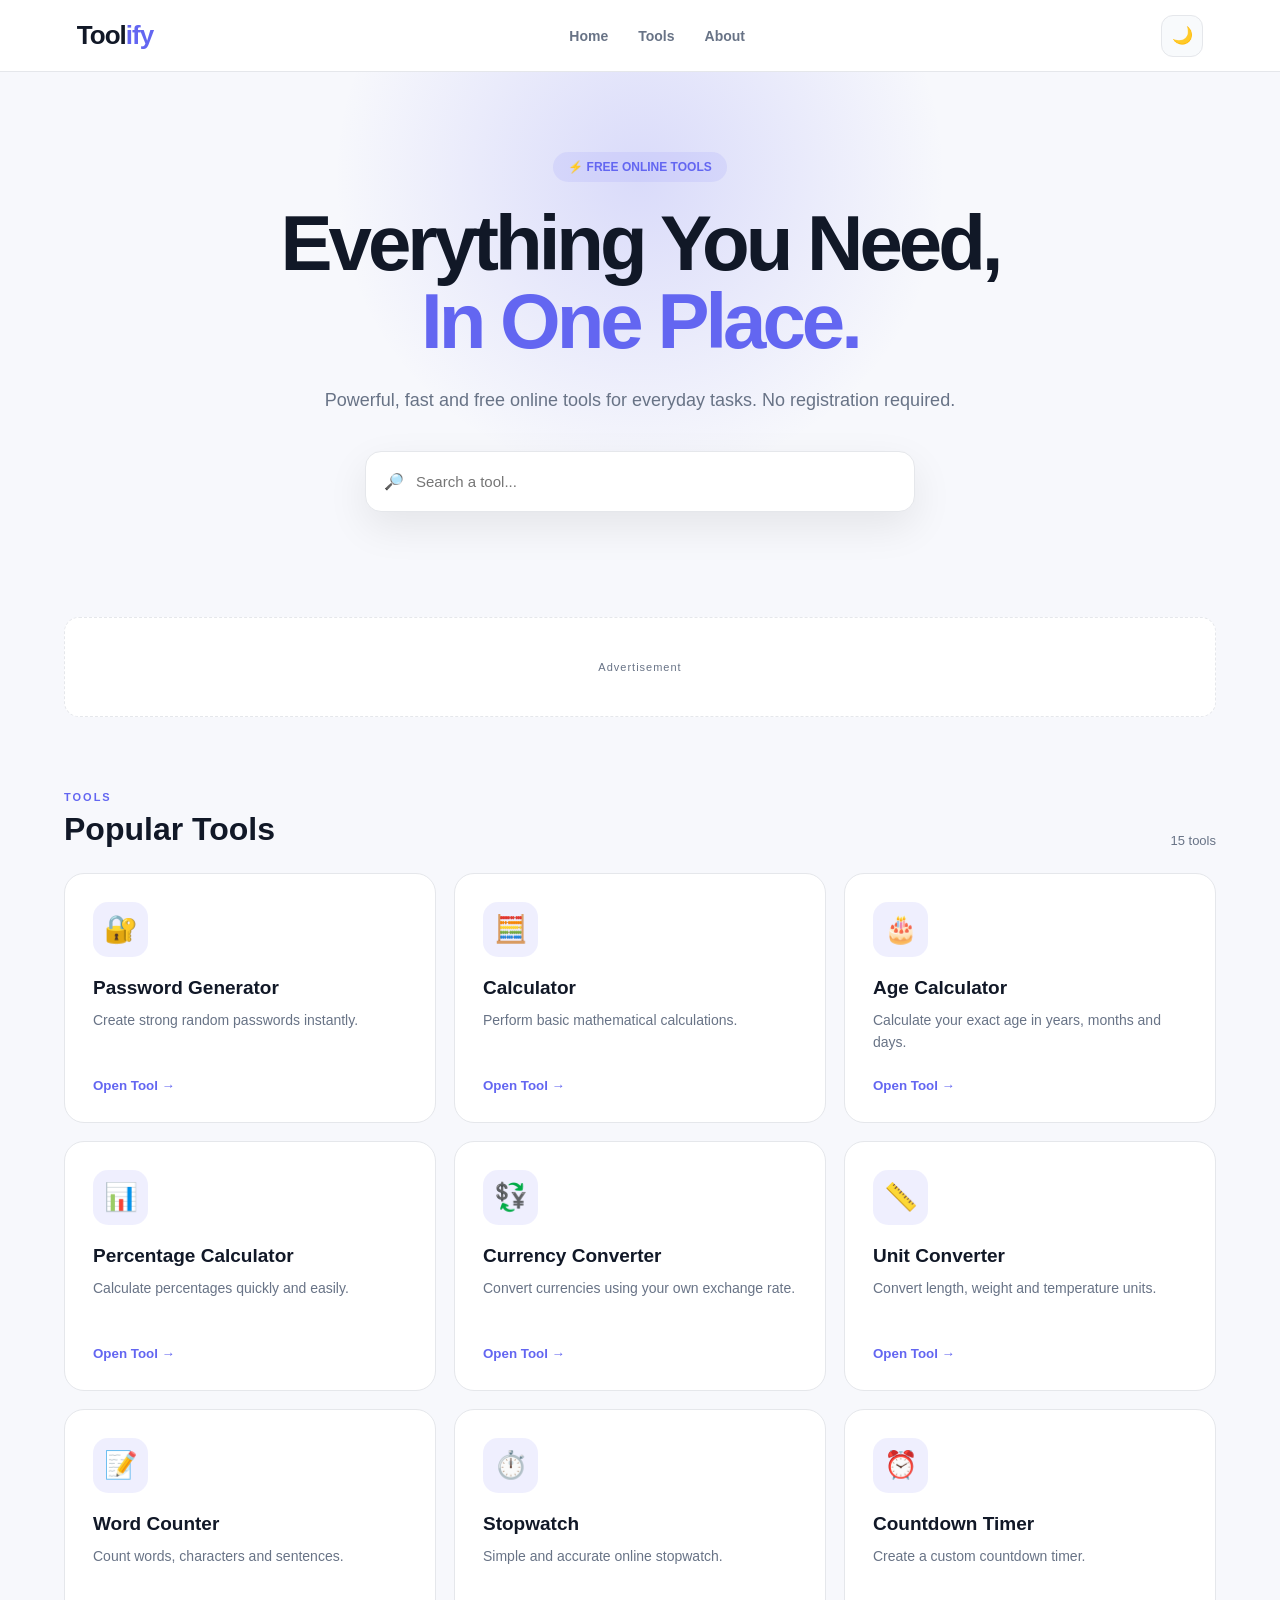
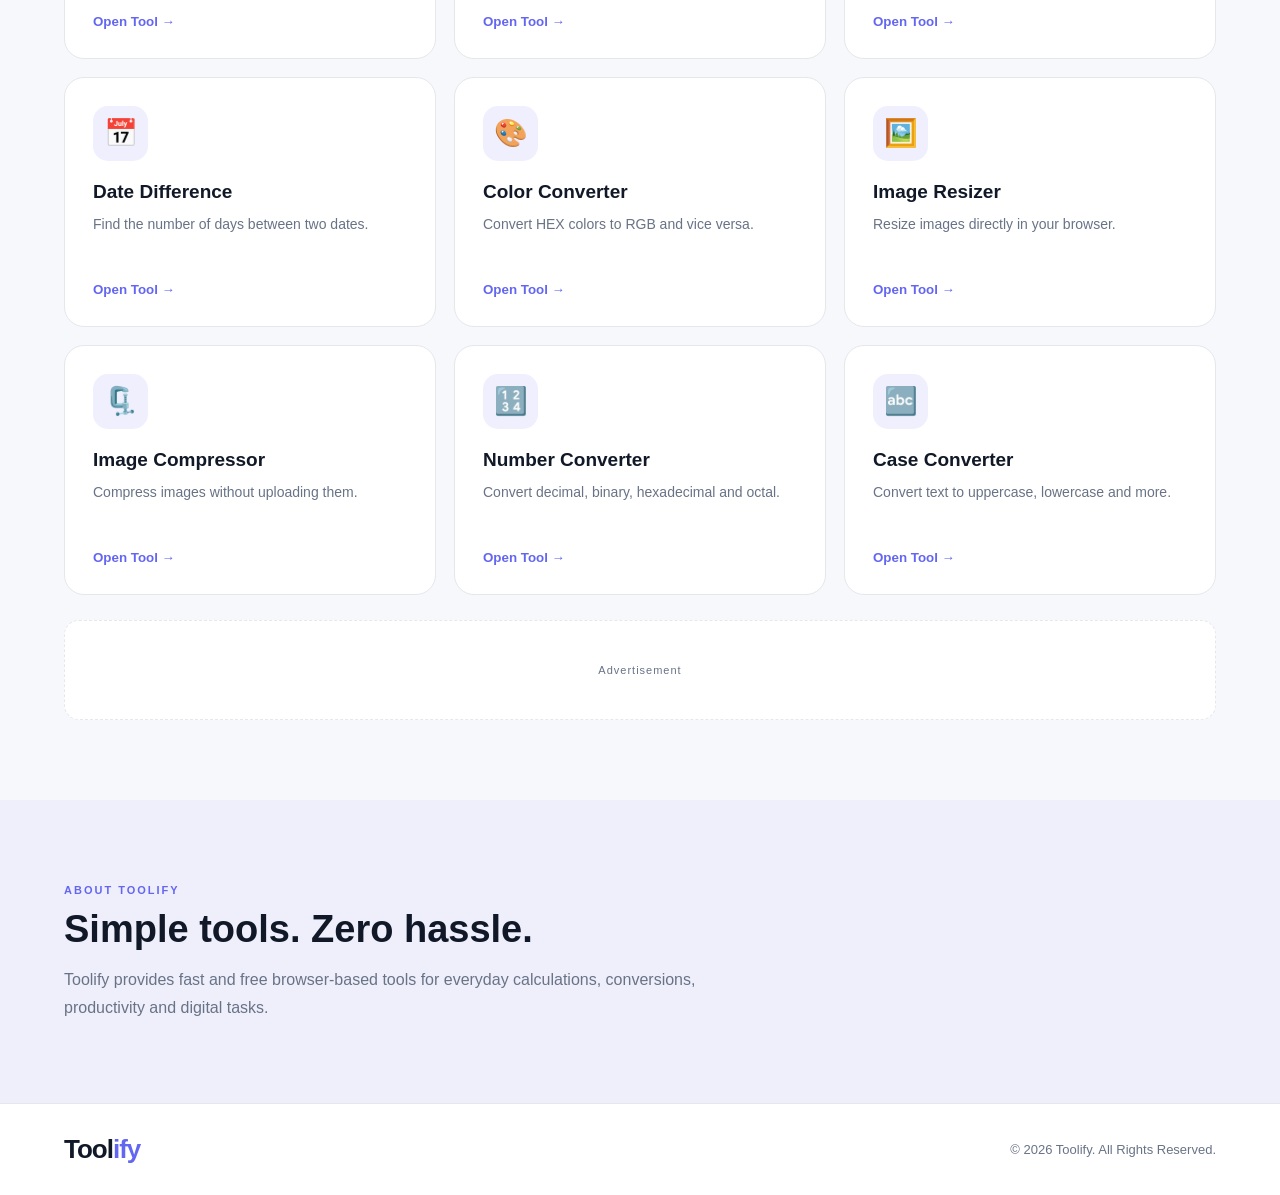
==== index.html @ f4d78c0f "Toolify Toolify----All in one App" ====
<!DOCTYPE html>
<html lang="en">
<head>
  <meta charset="UTF-8">
  <meta name="viewport" content="width=device-width, initial-scale=1.0">

  <meta name="description" content="Free online tools including password generator, calculator, age calculator, percentage calculator, word counter, stopwatch and more.">

  <title>Toolify — Free Online Tools</title>

  <link rel="stylesheet" href="style.css">
</head>

<body>

  <!-- NAVBAR -->
  <header class="navbar">
    <div class="logo">
      Tool<span>ify</span>
    </div>

    <nav>
      <a href="#home">Home</a>
      <a href="#tools">Tools</a>
      <a href="#about">About</a>
    </nav>

    <button id="themeBtn" class="icon-btn">🌙</button>
  </header>


  <!-- HERO -->
  <section class="hero" id="home">

    <div class="hero-content">

      <span class="badge">⚡ FREE ONLINE TOOLS</span>

      <h1>
        Everything You Need,
        <span>In One Place.</span>
      </h1>

      <p>
        Powerful, fast and free online tools for everyday tasks.
        No registration required.
      </p>

      <div class="search-box">
        <span>🔎</span>
        <input
          type="text"
          id="searchInput"
          placeholder="Search a tool..."
        >
      </div>

    </div>

  </section>


  <!-- TOP AD -->
  <div class="container">
    <div class="ad-box">
      Advertisement
    </div>
  </div>


  <!-- TOOLS -->
  <main class="container" id="tools">

    <div class="section-heading">
      <div>
        <span class="mini-title">TOOLS</span>
        <h2>Popular Tools</h2>
      </div>

      <span id="toolCount">15 tools</span>
    </div>


    <div class="tools-grid" id="toolsGrid">

      <!-- PASSWORD -->
      <article class="tool-card" data-name="password generator">
        <div class="tool-icon">🔐</div>
        <h3>Password Generator</h3>
        <p>Create strong random passwords instantly.</p>
        <button onclick="openTool('password')">Open Tool →</button>
      </article>


      <!-- CALCULATOR -->
      <article class="tool-card" data-name="calculator">
        <div class="tool-icon">🧮</div>
        <h3>Calculator</h3>
        <p>Perform basic mathematical calculations.</p>
        <button onclick="openTool('calculator')">Open Tool →</button>
      </article>


      <!-- AGE -->
      <article class="tool-card" data-name="age calculator">
        <div class="tool-icon">🎂</div>
        <h3>Age Calculator</h3>
        <p>Calculate your exact age in years, months and days.</p>
        <button onclick="openTool('age')">Open Tool →</button>
      </article>


      <!-- PERCENTAGE -->
      <article class="tool-card" data-name="percentage calculator">
        <div class="tool-icon">📊</div>
        <h3>Percentage Calculator</h3>
        <p>Calculate percentages quickly and easily.</p>
        <button onclick="openTool('percentage')">Open Tool →</button>
      </article>


      <!-- CURRENCY -->
      <article class="tool-card" data-name="currency converter">
        <div class="tool-icon">💱</div>
        <h3>Currency Converter</h3>
        <p>Convert currencies using your own exchange rate.</p>
        <button onclick="openTool('currency')">Open Tool →</button>
      </article>


      <!-- UNIT -->
      <article class="tool-card" data-name="unit converter">
        <div class="tool-icon">📏</div>
        <h3>Unit Converter</h3>
        <p>Convert length, weight and temperature units.</p>
        <button onclick="openTool('unit')">Open Tool →</button>
      </article>


      <!-- WORD -->
      <article class="tool-card" data-name="word counter">
        <div class="tool-icon">📝</div>
        <h3>Word Counter</h3>
        <p>Count words, characters and sentences.</p>
        <button onclick="openTool('word')">Open Tool →</button>
      </article>


      <!-- STOPWATCH -->
      <article class="tool-card" data-name="stopwatch">
        <div class="tool-icon">⏱️</div>
        <h3>Stopwatch</h3>
        <p>Simple and accurate online stopwatch.</p>
        <button onclick="openTool('stopwatch')">Open Tool →</button>
      </article>


      <!-- COUNTDOWN -->
      <article class="tool-card" data-name="countdown timer">
        <div class="tool-icon">⏰</div>
        <h3>Countdown Timer</h3>
        <p>Create a custom countdown timer.</p>
        <button onclick="openTool('countdown')">Open Tool →</button>
      </article>


      <!-- DATE -->
      <article class="tool-card" data-name="date difference">
        <div class="tool-icon">📅</div>
        <h3>Date Difference</h3>
        <p>Find the number of days between two dates.</p>
        <button onclick="openTool('date')">Open Tool →</button>
      </article>


      <!-- COLOR -->
      <article class="tool-card" data-name="color converter">
        <div class="tool-icon">🎨</div>
        <h3>Color Converter</h3>
        <p>Convert HEX colors to RGB and vice versa.</p>
        <button onclick="openTool('color')">Open Tool →</button>
      </article>


      <!-- IMAGE RESIZER -->
      <article class="tool-card" data-name="image resizer">
        <div class="tool-icon">🖼️</div>
        <h3>Image Resizer</h3>
        <p>Resize images directly in your browser.</p>
        <button onclick="openTool('image')">Open Tool →</button>
      </article>


      <!-- IMAGE COMPRESSOR -->
      <article class="tool-card" data-name="image compressor">
        <div class="tool-icon">🗜️</div>
        <h3>Image Compressor</h3>
        <p>Compress images without uploading them.</p>
        <button onclick="openTool('compressor')">Open Tool →</button>
      </article>


      <!-- NUMBER -->
      <article class="tool-card" data-name="number converter">
        <div class="tool-icon">🔢</div>
        <h3>Number Converter</h3>
        <p>Convert decimal, binary, hexadecimal and octal.</p>
        <button onclick="openTool('number')">Open Tool →</button>
      </article>


      <!-- CASE -->
      <article class="tool-card" data-name="case converter">
        <div class="tool-icon">🔤</div>
        <h3>Case Converter</h3>
        <p>Convert text to uppercase, lowercase and more.</p>
        <button onclick="openTool('case')">Open Tool →</button>
      </article>

    </div>

  </main>


  <!-- TOOL MODAL -->

  <div id="modal" class="modal">

    <div class="modal-content">

      <button class="close-btn" onclick="closeTool()">×</button>

      <div id="toolContent"></div>

    </div>

  </div>


  <!-- MIDDLE AD -->

  <div class="container">
    <div class="ad-box">
      Advertisement
    </div>
  </div>


  <!-- ABOUT -->

  <section class="about" id="about">

    <div class="container">

      <span class="mini-title">ABOUT TOOLIFY</span>

      <h2>Simple tools. Zero hassle.</h2>

      <p>
        Toolify provides fast and free browser-based tools for everyday
        calculations, conversions, productivity and digital tasks.
      </p>

    </div>

  </section>


  <!-- FOOTER -->

  <footer>

    <div class="container footer-content">

      <div class="logo">
        Tool<span>ify</span>
      </div>

      <p>
        © 2026 Toolify. All Rights Reserved.
      </p>

    </div>

  </footer>


  <script src="script.js"></script>

</body>
</html>
---- style.css ----
* {
  margin: 0;
  padding: 0;
  box-sizing: border-box;
}

:root {
  --bg: #f7f8fc;
  --card: #ffffff;
  --text: #111827;
  --muted: #687386;
  --border: #e5e7eb;
  --primary: #6366f1;
  --primary-dark: #4f46e5;
  --input: #f8fafc;
}

body.dark {
  --bg: #080b12;
  --card: #111827;
  --text: #f8fafc;
  --muted: #94a3b8;
  --border: #263244;
  --input: #0b1220;
}

html {
  scroll-behavior: smooth;
}

body {
  font-family:
    Inter,
    Arial,
    Helvetica,
    sans-serif;

  background: var(--bg);
  color: var(--text);

  transition: 0.3s;
}

button,
input,
textarea,
select {
  font-family: inherit;
}


/* NAVBAR */

.navbar {
  height: 72px;

  display: flex;
  align-items: center;
  justify-content: space-between;

  padding: 0 6%;

  background: var(--card);

  border-bottom: 1px solid var(--border);

  position: sticky;
  top: 0;

  z-index: 100;
}

.logo {
  font-size: 26px;
  font-weight: 900;
  letter-spacing: -1px;
}

.logo span {
  color: var(--primary);
}

nav {
  display: flex;
  gap: 30px;
}

nav a {
  color: var(--muted);
  text-decoration: none;
  font-size: 14px;
  font-weight: 600;
}

nav a:hover {
  color: var(--primary);
}

.icon-btn {
  border: 1px solid var(--border);

  background: var(--input);

  width: 42px;
  height: 42px;

  border-radius: 12px;

  cursor: pointer;

  font-size: 17px;
}


/* HERO */

.hero {
  min-height: 500px;

  display: flex;
  justify-content: center;
  align-items: center;

  text-align: center;

  padding: 80px 20px;

  background:
    radial-gradient(
      circle at 50% 20%,
      rgba(99,102,241,.20),
      transparent 40%
    );
}

.hero-content {
  max-width: 850px;
}

.badge {
  display: inline-block;

  padding: 8px 15px;

  background: rgba(99,102,241,.10);

  color: var(--primary);

  border-radius: 100px;

  font-size: 12px;

  font-weight: 800;

  margin-bottom: 22px;
}

.hero h1 {
  font-size: clamp(42px, 7vw, 78px);

  line-height: 1;

  letter-spacing: -4px;

  margin-bottom: 25px;
}

.hero h1 span {
  display: block;

  color: var(--primary);
}

.hero p {
  color: var(--muted);

  font-size: 18px;

  line-height: 1.7;

  max-width: 650px;

  margin: auto auto 35px;
}


/* SEARCH */

.search-box {
  max-width: 550px;

  margin: auto;

  display: flex;

  align-items: center;

  gap: 12px;

  background: var(--card);

  border: 1px solid var(--border);

  padding: 7px 18px;

  border-radius: 16px;

  box-shadow:
    0 15px 40px rgba(0,0,0,.08);
}

.search-box input {
  width: 100%;

  border: none;

  outline: none;

  background: transparent;

  color: var(--text);

  padding: 14px 0;

  font-size: 15px;
}


/* CONTAINER */

.container {
  width: 90%;

  max-width: 1200px;

  margin: auto;
}


/* AD */

.ad-box {
  height: 100px;

  display: flex;

  align-items: center;

  justify-content: center;

  margin: 25px auto;

  border-radius: 15px;

  background: var(--card);

  border: 1px dashed var(--border);

  color: var(--muted);

  font-size: 11px;

  letter-spacing: 1px;
}


/* SECTION */

.section-heading {
  display: flex;

  align-items: end;

  justify-content: space-between;

  margin: 70px 0 25px;
}

.section-heading h2 {
  font-size: 32px;

  margin-top: 6px;
}

.section-heading > span {
  color: var(--muted);

  font-size: 13px;
}

.mini-title {
  color: var(--primary);

  font-size: 11px;

  font-weight: 900;

  letter-spacing: 2px;
}


/* GRID */

.tools-grid {
  display: grid;

  grid-template-columns:
    repeat(3, 1fr);

  gap: 18px;
}


/* CARD */

.tool-card {
  background: var(--card);

  border: 1px solid var(--border);

  border-radius: 20px;

  padding: 28px;

  transition:
    transform .25s,
    box-shadow .25s,
    border .25s;
}

.tool-card:hover {
  transform: translateY(-6px);

  border-color:
    rgba(99,102,241,.45);

  box-shadow:
    0 20px 50px rgba(0,0,0,.08);
}

.tool-icon {
  width: 55px;
  height: 55px;

  display: flex;

  align-items: center;
  justify-content: center;

  font-size: 27px;

  background:
    rgba(99,102,241,.10);

  border-radius: 15px;

  margin-bottom: 20px;
}

.tool-card h3 {
  font-size: 19px;

  margin-bottom: 10px;
}

.tool-card p {
  color: var(--muted);

  font-size: 14px;

  line-height: 1.6;

  min-height: 45px;

  margin-bottom: 22px;
}

.tool-card button {
  border: none;

  background: transparent;

  color: var(--primary);

  font-weight: 800;

  cursor: pointer;

  padding: 0;
}

.tool-card button:hover {
  color: var(--primary-dark);
}


/* MODAL */

.modal {
  position: fixed;

  inset: 0;

  background:
    rgba(0,0,0,.70);

  display: none;

  align-items: center;

  justify-content: center;

  padding: 20px;

  z-index: 1000;
}

.modal.active {
  display: flex;
}

.modal-content {
  width: 100%;

  max-width: 650px;

  max-height: 90vh;

  overflow-y: auto;

  background: var(--card);

  border-radius: 25px;

  padding: 35px;

  position: relative;

  box-shadow:
    0 30px 100px rgba(0,0,0,.30);
}

.close-btn {
  position: absolute;

  top: 18px;

  right: 20px;

  width: 38px;
  height: 38px;

  border: 1px solid var(--border);

  background: var(--input);

  color: var(--text);

  border-radius: 10px;

  cursor: pointer;

  font-size: 24px;
}


/* TOOL UI */

.tool-title {
  font-size: 30px;

  margin-bottom: 8px;
}

.tool-description {
  color: var(--muted);

  margin-bottom: 25px;
}

.tool-input,
.tool-select,
.tool-textarea {
  width: 100%;

  padding: 14px;

  border: 1px solid var(--border);

  background: var(--input);

  color: var(--text);

  border-radius: 12px;

  outline: none;

  margin-bottom: 14px;
}

.tool-textarea {
  min-height: 180px;

  resize: vertical;
}

.tool-input:focus,
.tool-select:focus,
.tool-textarea:focus {
  border-color: var(--primary);
}

.primary-btn {
  width: 100%;

  border: none;

  background: var(--primary);

  color: white;

  padding: 14px;

  border-radius: 12px;

  font-weight: 800;

  cursor: pointer;

  margin-top: 5px;
}

.primary-btn:hover {
  background: var(--primary-dark);
}

.copy-btn {
  border: none;

  background: #10b981;

  color: white;

  padding: 11px 16px;

  border-radius: 10px;

  cursor: pointer;

  font-weight: bold;
}

.result-box {
  padding: 18px;

  background: var(--input);

  border: 1px solid var(--border);

  border-radius: 13px;

  margin: 15px 0;

  word-break: break-word;
}

.tool-row {
  display: grid;

  grid-template-columns:
    1fr 1fr;

  gap: 12px;
}

.tool-result {
  margin-top: 18px;

  padding: 20px;

  border-radius: 14px;

  background:
    rgba(99,102,241,.08);

  border: 1px solid
    rgba(99,102,241,.15);

  line-height: 1.7;
}

.big-number {
  font-size: 45px;

  font-weight: 900;

  text-align: center;

  padding: 20px;
}

.strength {
  height: 8px;

  background: var(--border);

  border-radius: 100px;

  overflow: hidden;

  margin: 10px 0 20px;
}

.strength-bar {
  height: 100%;

  width: 0;

  transition: .3s;
}


/* ABOUT */

.about {
  margin-top: 80px;

  padding: 80px 0;

  background:
    rgba(99,102,241,.06);
}

.about h2 {
  font-size: 38px;

  margin: 10px 0 15px;
}

.about p {
  max-width: 650px;

  color: var(--muted);

  line-height: 1.8;
}


/* FOOTER */

footer {
  border-top: 1px solid var(--border);

  padding: 30px 0;

  background: var(--card);
}

.footer-content {
  display: flex;

  justify-content: space-between;

  align-items: center;
}

.footer-content p {
  color: var(--muted);

  font-size: 13px;
}


/* MOBILE */

@media (max-width: 850px) {

  .tools-grid {
    grid-template-columns:
      repeat(2, 1fr);
  }

}

@media (max-width: 600px) {

  .navbar {
    padding: 0 5%;
  }

  nav {
    display: none;
  }

  .hero {
    min-height: 450px;

    padding-top: 60px;
  }

  .hero h1 {
    letter-spacing: -2px;
  }

  .tools-grid {
    grid-template-columns: 1fr;
  }

  .section-heading {
    align-items: start;

    flex-direction: column;

    gap: 10px;
  }

  .modal-content {
    padding: 25px 20px;
  }

  .tool-row {
    grid-template-columns: 1fr;
  }

  .footer-content {
    flex-direction: column;

    gap: 15px;
  }

}
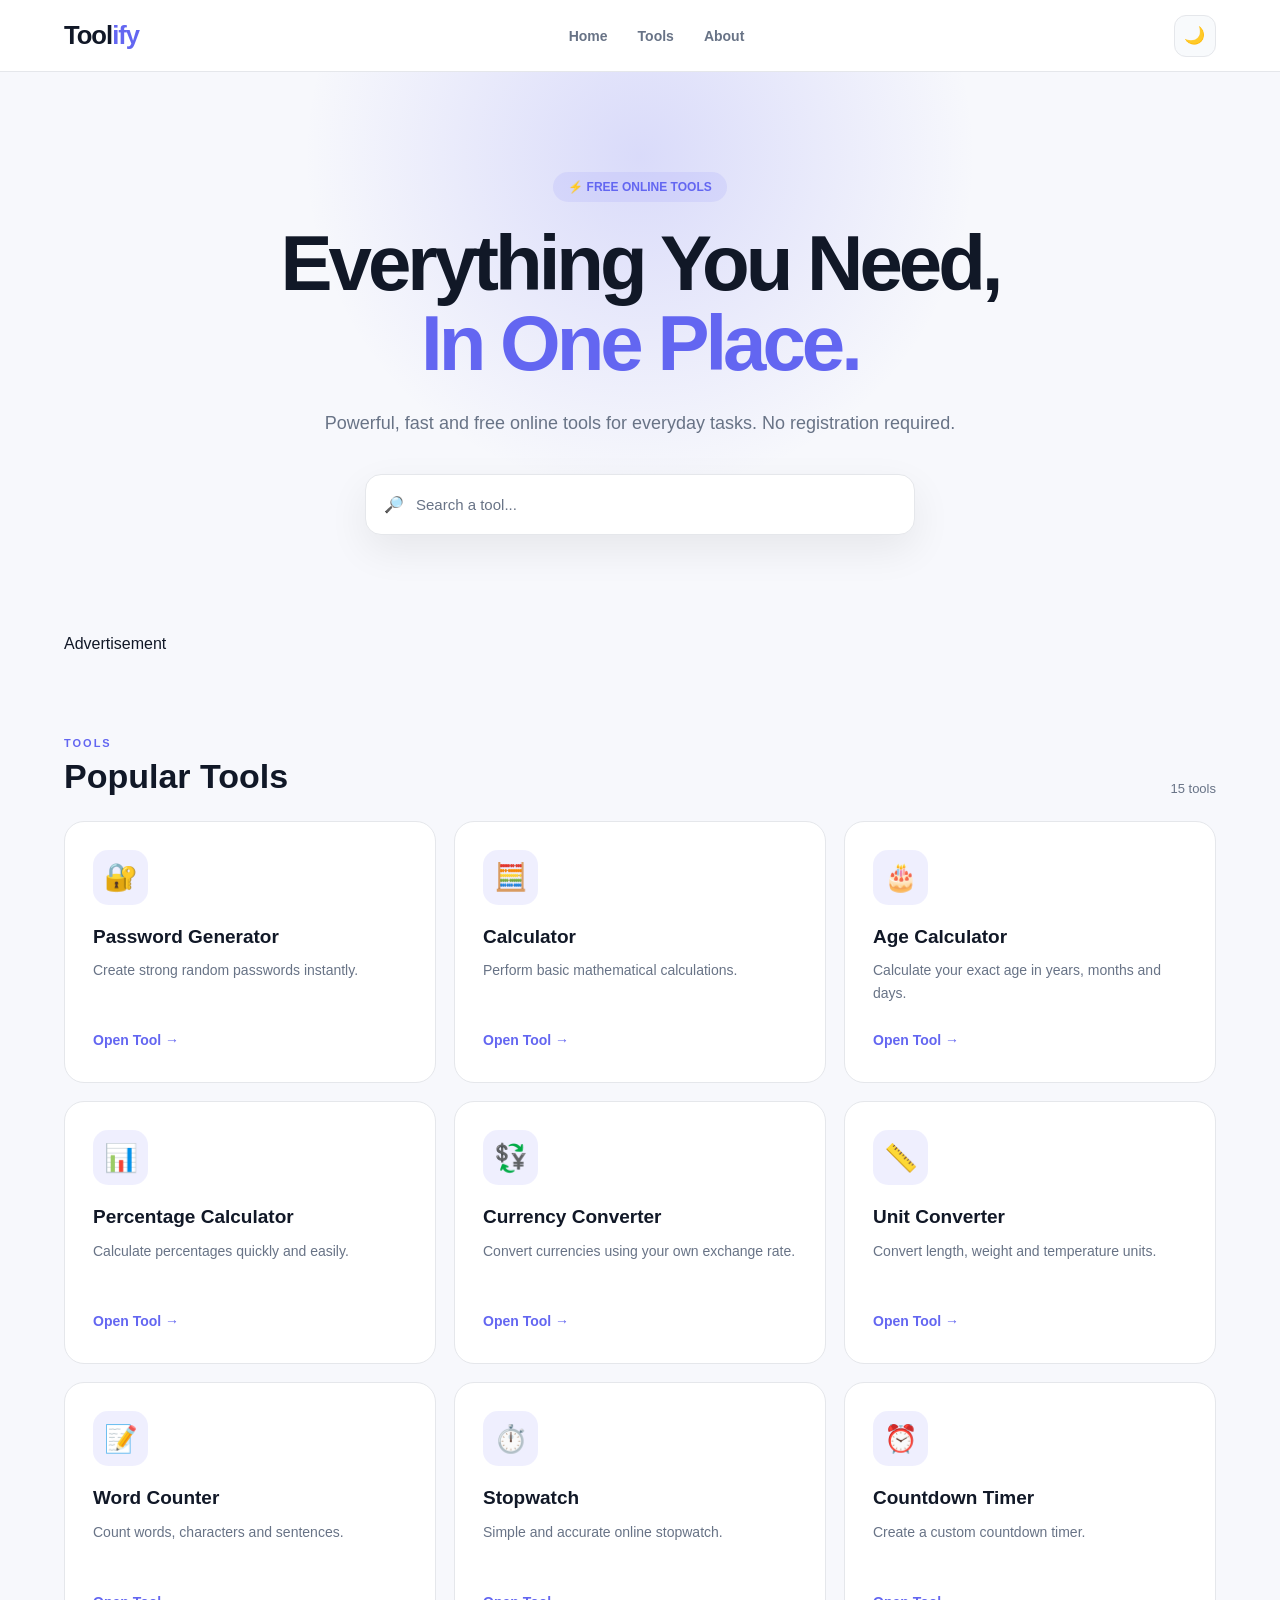
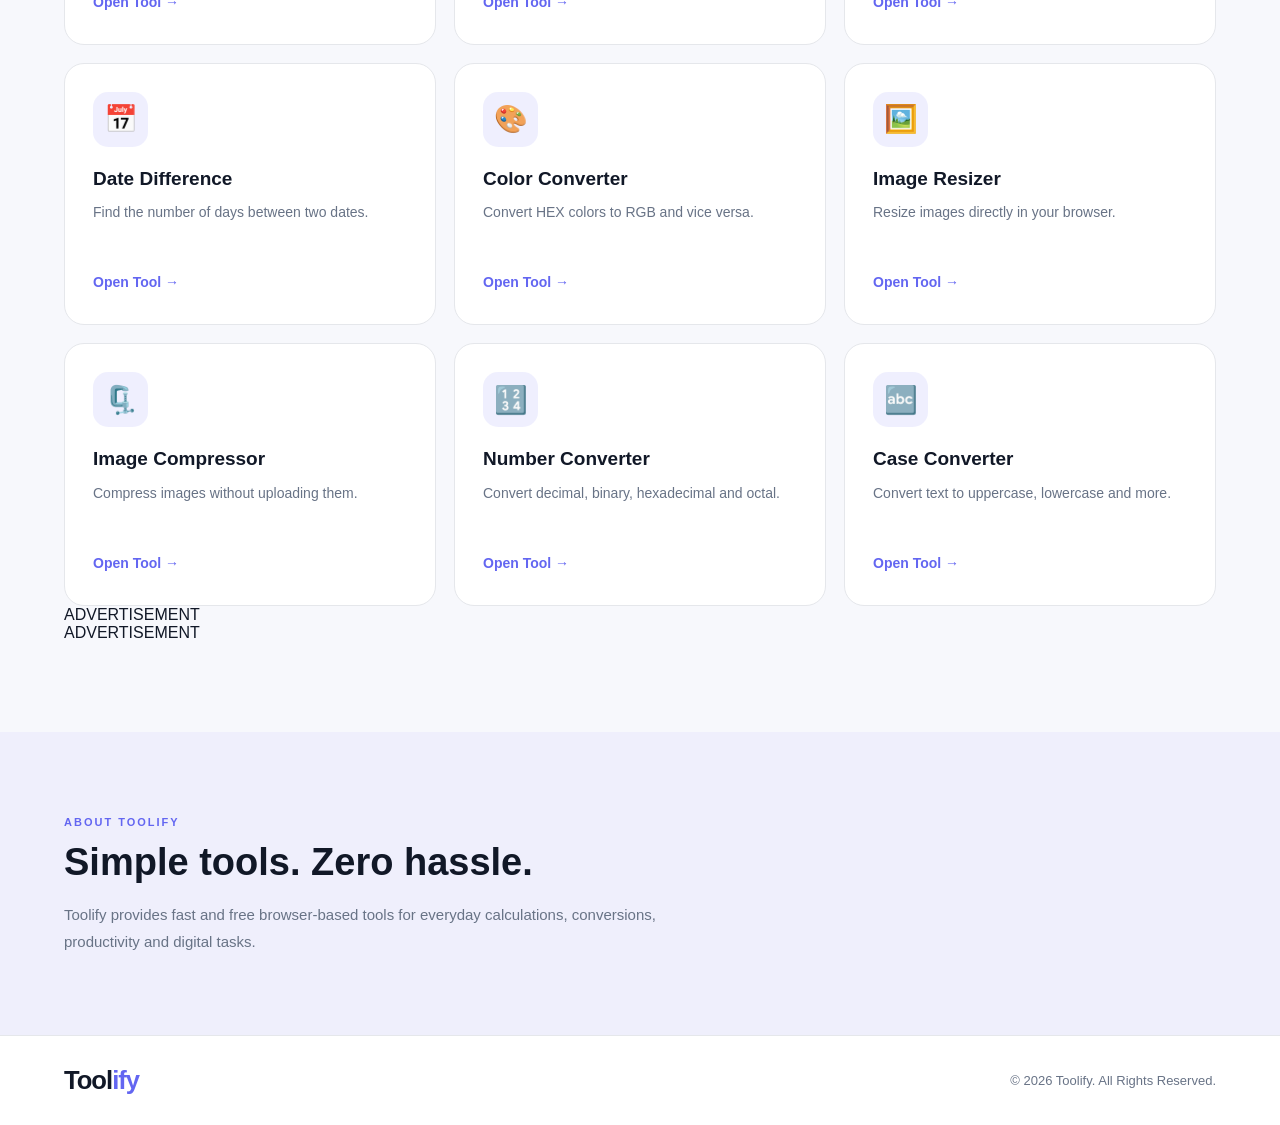
==== commit e22f5ebd: "Connecting Ads Here For Earning" ====
--- a/index.html
+++ b/index.html
@@ -9,12 +9,18 @@
   <title>Toolify — Free Online Tools</title>
 
   <link rel="stylesheet" href="style.css">
+
+  <link rel="shortcut icon" href="Logo-of-Toolify.png" type="image/x-icon">
 </head>
 
 <body>
 
+  <!-- ============================= -->
   <!-- NAVBAR -->
+  <!-- ============================= -->
+
   <header class="navbar">
+
     <div class="logo">
       Tool<span>ify</span>
     </div>
@@ -26,10 +32,14 @@
     </nav>
 
     <button id="themeBtn" class="icon-btn">🌙</button>
+
   </header>
 
 
+  <!-- ============================= -->
   <!-- HERO -->
+  <!-- ============================= -->
+
   <section class="hero" id="home">
 
     <div class="hero-content">
@@ -47,12 +57,15 @@
       </p>
 
       <div class="search-box">
+
         <span>🔎</span>
+
         <input
           type="text"
           id="searchInput"
           placeholder="Search a tool..."
         >
+
       </div>
 
     </div>
@@ -60,161 +73,418 @@
   </section>
 
 
-  <!-- TOP AD -->
+  <!-- ================================================= -->
+  <!-- TOP AD — 728x90 DESKTOP / 320x50 MOBILE -->
+  <!-- ================================================= -->
+
   <div class="container">
-    <div class="ad-box">
-      Advertisement
-    </div>
+
+    <div class="ad-section ad-top">
+
+      <span class="ad-label">Advertisement</span>
+
+      <!--
+        DESKTOP AD:
+        Recommended size: 728x90
+
+        Paste your 728x90 Adsterra code here.
+      -->
+
+      <div class="ad-slot ad-728x90">
+<script>
+  atOptions = {
+    'key' : 'e61162e4a8ee582699185faaa4f2d05a',
+    'format' : 'iframe',
+    'height' : 90,
+    'width' : 728,
+    'params' : {}
+  };
+</script>
+<script src="https://www.highperformanceformat.com/e61162e4a8ee582699185faaa4f2d05a/invoke.js"></script>
+  
+
+      </div>
+
+
+      <!--
+        MOBILE AD:
+        Recommended size: 320x50
+
+        Paste your 320x50 Adsterra code here.
+      -->
+
+      <div class="ad-slot ad-320x50">
+
+<script>
+  atOptions = {
+    'key' : '152f2acd849d03733df50d2962cbd5c2',
+    'format' : 'iframe',
+    'height' : 50,
+    'width' : 320,
+    'params' : {}
+  };
+</script>
+<script src="https://www.highperformanceformat.com/152f2acd849d03733df50d2962cbd5c2/invoke.js"></script>
+
+
+      </div>
+
+    </div>
+
   </div>
 
 
+  <!-- ============================= -->
   <!-- TOOLS -->
+  <!-- ============================= -->
+
   <main class="container" id="tools">
 
     <div class="section-heading">
+
       <div>
+
         <span class="mini-title">TOOLS</span>
+
         <h2>Popular Tools</h2>
+
       </div>
 
       <span id="toolCount">15 tools</span>
+
     </div>
 
 
     <div class="tools-grid" id="toolsGrid">
 
+
       <!-- PASSWORD -->
-      <article class="tool-card" data-name="password generator">
+
+      <article
+        class="tool-card"
+        data-name="password generator"
+      >
+
         <div class="tool-icon">🔐</div>
+
         <h3>Password Generator</h3>
-        <p>Create strong random passwords instantly.</p>
-        <button onclick="openTool('password')">Open Tool →</button>
+
+        <p>
+          Create strong random passwords instantly.
+        </p>
+
+        <button onclick="openTool('password')">
+          Open Tool →
+        </button>
+
       </article>
 
 
       <!-- CALCULATOR -->
-      <article class="tool-card" data-name="calculator">
+
+      <article
+        class="tool-card"
+        data-name="calculator"
+      >
+
         <div class="tool-icon">🧮</div>
+
         <h3>Calculator</h3>
-        <p>Perform basic mathematical calculations.</p>
-        <button onclick="openTool('calculator')">Open Tool →</button>
+
+        <p>
+          Perform basic mathematical calculations.
+        </p>
+
+        <button onclick="openTool('calculator')">
+          Open Tool →
+        </button>
+
       </article>
 
 
       <!-- AGE -->
-      <article class="tool-card" data-name="age calculator">
+
+      <article
+        class="tool-card"
+        data-name="age calculator"
+      >
+
         <div class="tool-icon">🎂</div>
+
         <h3>Age Calculator</h3>
-        <p>Calculate your exact age in years, months and days.</p>
-        <button onclick="openTool('age')">Open Tool →</button>
+
+        <p>
+          Calculate your exact age in years, months and days.
+        </p>
+
+        <button onclick="openTool('age')">
+          Open Tool →
+        </button>
+
       </article>
 
 
       <!-- PERCENTAGE -->
-      <article class="tool-card" data-name="percentage calculator">
+
+      <article
+        class="tool-card"
+        data-name="percentage calculator"
+      >
+
         <div class="tool-icon">📊</div>
+
         <h3>Percentage Calculator</h3>
-        <p>Calculate percentages quickly and easily.</p>
-        <button onclick="openTool('percentage')">Open Tool →</button>
+
+        <p>
+          Calculate percentages quickly and easily.
+        </p>
+
+        <button onclick="openTool('percentage')">
+          Open Tool →
+        </button>
+
       </article>
 
 
       <!-- CURRENCY -->
-      <article class="tool-card" data-name="currency converter">
+
+      <article
+        class="tool-card"
+        data-name="currency converter"
+      >
+
         <div class="tool-icon">💱</div>
+
         <h3>Currency Converter</h3>
-        <p>Convert currencies using your own exchange rate.</p>
-        <button onclick="openTool('currency')">Open Tool →</button>
+
+        <p>
+          Convert currencies using your own exchange rate.
+        </p>
+
+        <button onclick="openTool('currency')">
+          Open Tool →
+        </button>
+
       </article>
 
 
       <!-- UNIT -->
-      <article class="tool-card" data-name="unit converter">
+
+      <article
+        class="tool-card"
+        data-name="unit converter"
+      >
+
         <div class="tool-icon">📏</div>
+
         <h3>Unit Converter</h3>
-        <p>Convert length, weight and temperature units.</p>
-        <button onclick="openTool('unit')">Open Tool →</button>
+
+        <p>
+          Convert length, weight and temperature units.
+        </p>
+
+        <button onclick="openTool('unit')">
+          Open Tool →
+        </button>
+
       </article>
 
 
       <!-- WORD -->
-      <article class="tool-card" data-name="word counter">
+
+      <article
+        class="tool-card"
+        data-name="word counter"
+      >
+
         <div class="tool-icon">📝</div>
+
         <h3>Word Counter</h3>
-        <p>Count words, characters and sentences.</p>
-        <button onclick="openTool('word')">Open Tool →</button>
+
+        <p>
+          Count words, characters and sentences.
+        </p>
+
+        <button onclick="openTool('word')">
+          Open Tool →
+        </button>
+
       </article>
 
 
       <!-- STOPWATCH -->
-      <article class="tool-card" data-name="stopwatch">
+
+      <article
+        class="tool-card"
+        data-name="stopwatch"
+      >
+
         <div class="tool-icon">⏱️</div>
+
         <h3>Stopwatch</h3>
-        <p>Simple and accurate online stopwatch.</p>
-        <button onclick="openTool('stopwatch')">Open Tool →</button>
+
+        <p>
+          Simple and accurate online stopwatch.
+        </p>
+
+        <button onclick="openTool('stopwatch')">
+          Open Tool →
+        </button>
+
       </article>
 
 
       <!-- COUNTDOWN -->
-      <article class="tool-card" data-name="countdown timer">
+
+      <article
+        class="tool-card"
+        data-name="countdown timer"
+      >
+
         <div class="tool-icon">⏰</div>
+
         <h3>Countdown Timer</h3>
-        <p>Create a custom countdown timer.</p>
-        <button onclick="openTool('countdown')">Open Tool →</button>
+
+        <p>
+          Create a custom countdown timer.
+        </p>
+
+        <button onclick="openTool('countdown')">
+          Open Tool →
+        </button>
+
       </article>
 
 
       <!-- DATE -->
-      <article class="tool-card" data-name="date difference">
+
+      <article
+        class="tool-card"
+        data-name="date difference"
+      >
+
         <div class="tool-icon">📅</div>
+
         <h3>Date Difference</h3>
-        <p>Find the number of days between two dates.</p>
-        <button onclick="openTool('date')">Open Tool →</button>
+
+        <p>
+          Find the number of days between two dates.
+        </p>
+
+        <button onclick="openTool('date')">
+          Open Tool →
+        </button>
+
       </article>
 
 
       <!-- COLOR -->
-      <article class="tool-card" data-name="color converter">
+
+      <article
+        class="tool-card"
+        data-name="color converter"
+      >
+
         <div class="tool-icon">🎨</div>
+
         <h3>Color Converter</h3>
-        <p>Convert HEX colors to RGB and vice versa.</p>
-        <button onclick="openTool('color')">Open Tool →</button>
+
+        <p>
+          Convert HEX colors to RGB and vice versa.
+        </p>
+
+        <button onclick="openTool('color')">
+          Open Tool →
+        </button>
+
       </article>
 
 
       <!-- IMAGE RESIZER -->
-      <article class="tool-card" data-name="image resizer">
+
+      <article
+        class="tool-card"
+        data-name="image resizer"
+      >
+
         <div class="tool-icon">🖼️</div>
+
         <h3>Image Resizer</h3>
-        <p>Resize images directly in your browser.</p>
-        <button onclick="openTool('image')">Open Tool →</button>
+
+        <p>
+          Resize images directly in your browser.
+        </p>
+
+        <button onclick="openTool('image')">
+          Open Tool →
+        </button>
+
       </article>
 
 
       <!-- IMAGE COMPRESSOR -->
-      <article class="tool-card" data-name="image compressor">
+
+      <article
+        class="tool-card"
+        data-name="image compressor"
+      >
+
         <div class="tool-icon">🗜️</div>
+
         <h3>Image Compressor</h3>
-        <p>Compress images without uploading them.</p>
-        <button onclick="openTool('compressor')">Open Tool →</button>
+
+        <p>
+          Compress images without uploading them.
+        </p>
+
+        <button onclick="openTool('compressor')">
+          Open Tool →
+        </button>
+
       </article>
 
 
       <!-- NUMBER -->
-      <article class="tool-card" data-name="number converter">
+
+      <article
+        class="tool-card"
+        data-name="number converter"
+      >
+
         <div class="tool-icon">🔢</div>
+
         <h3>Number Converter</h3>
-        <p>Convert decimal, binary, hexadecimal and octal.</p>
-        <button onclick="openTool('number')">Open Tool →</button>
+
+        <p>
+          Convert decimal, binary, hexadecimal and octal.
+        </p>
+
+        <button onclick="openTool('number')">
+          Open Tool →
+        </button>
+
       </article>
 
 
       <!-- CASE -->
-      <article class="tool-card" data-name="case converter">
+
+      <article
+        class="tool-card"
+        data-name="case converter"
+      >
+
         <div class="tool-icon">🔤</div>
+
         <h3>Case Converter</h3>
-        <p>Convert text to uppercase, lowercase and more.</p>
-        <button onclick="openTool('case')">Open Tool →</button>
+
+        <p>
+          Convert text to uppercase, lowercase and more.
+        </p>
+
+        <button onclick="openTool('case')">
+          Open Tool →
+        </button>
+
       </article>
 
     </div>
@@ -222,39 +492,81 @@
   </main>
 
 
-  <!-- TOOL MODAL -->
-
-  <div id="modal" class="modal">
-
-    <div class="modal-content">
-
-      <button class="close-btn" onclick="closeTool()">×</button>
-
-      <div id="toolContent"></div>
+  <!-- ================================================= -->
+  <!-- MIDDLE 300x250 AD -->
+  <!-- ================================================= -->
+
+  <div class="container">
+
+    <div class="ad-section ad-middle">
+
+      <span class="ad-label">ADVERTISEMENT</span>
+
+      <div class="ad-slot ad-300x250">
+<script>
+  atOptions = {
+    'key' : 'fa41d1e93cbd0552944cf6c73880b0c4',
+    'format' : 'iframe',
+    'height' : 250,
+    'width' : 300,
+    'params' : {}
+  };
+</script>
+<script src="https://www.highperformanceformat.com/fa41d1e93cbd0552944cf6c73880b0c4/invoke.js"></script>
+
+      </div>
 
     </div>
 
   </div>
 
 
-  <!-- MIDDLE AD -->
-
-  <div class="container">
-    <div class="ad-box">
-      Advertisement
-    </div>
-  </div>
-
-
+  <!-- ================================================= -->
+  <!-- NATIVE BANNER -->
+  <!-- ================================================= -->
+
+  <section class="native-ad-section">
+
+    <div class="container">
+
+      <span class="ad-label">ADVERTISEMENT</span>
+
+      <div class="native-ad">
+
+        <!--
+          NATIVE BANNER AD
+
+          Paste your Adsterra Native Banner code here.
+
+          DO NOT put the 300x250 code here.
+        -->
+
+        <script async="async" data-cfasync="false" src="https://pl30922832.effectivecpmnetwork.com/999780c2cb68074e530c25ee2ed45f13/invoke.js"></script>
+<div id="container-999780c2cb68074e530c25ee2ed45f13"></div>
+
+
+      </div>
+
+    </div>
+
+  </section>
+
+
+  <!-- ================================================= -->
   <!-- ABOUT -->
+  <!-- ================================================= -->
 
   <section class="about" id="about">
 
     <div class="container">
 
-      <span class="mini-title">ABOUT TOOLIFY</span>
-
-      <h2>Simple tools. Zero hassle.</h2>
+      <span class="mini-title">
+        ABOUT TOOLIFY
+      </span>
+
+      <h2>
+        Simple tools. Zero hassle.
+      </h2>
 
       <p>
         Toolify provides fast and free browser-based tools for everyday
@@ -266,7 +578,9 @@
   </section>
 
 
+  <!-- ================================================= -->
   <!-- FOOTER -->
+  <!-- ================================================= -->
 
   <footer>
 
@@ -285,6 +599,26 @@
   </footer>
 
 
+  <!-- TOOL MODAL -->
+
+  <div id="modal" class="modal">
+
+    <div class="modal-content">
+
+      <button
+        class="close-btn"
+        onclick="closeTool()"
+      >
+        ×
+      </button>
+
+      <div id="toolContent"></div>
+
+    </div>
+
+  </div>
+
+
   <script src="script.js"></script>
 
 </body>
--- a/style.css
+++ b/style.css
@@ -1,3 +1,7 @@
+/* =========================================
+   TOOLIFY — RESPONSIVE PREMIUM CSS
+========================================= */
+
 * {
   margin: 0;
   padding: 0;
@@ -10,9 +14,14 @@
   --text: #111827;
   --muted: #687386;
   --border: #e5e7eb;
+
   --primary: #6366f1;
   --primary-dark: #4f46e5;
+
   --input: #f8fafc;
+
+  --shadow: 0 15px 40px rgba(0, 0, 0, 0.07);
+  --shadow-large: 0 25px 70px rgba(0, 0, 0, 0.12);
 }
 
 body.dark {
@@ -22,13 +31,24 @@
   --muted: #94a3b8;
   --border: #263244;
   --input: #0b1220;
-}
+
+  --shadow: 0 15px 40px rgba(0, 0, 0, 0.25);
+  --shadow-large: 0 25px 70px rgba(0, 0, 0, 0.4);
+}
+
+
+/* =========================================
+   GLOBAL
+========================================= */
 
 html {
   scroll-behavior: smooth;
+  scroll-padding-top: 80px;
 }
 
 body {
+  min-height: 100vh;
+
   font-family:
     Inter,
     Arial,
@@ -38,7 +58,11 @@
   background: var(--bg);
   color: var(--text);
 
-  transition: 0.3s;
+  transition:
+    background 0.3s ease,
+    color 0.3s ease;
+
+  overflow-x: hidden;
 }
 
 button,
@@ -48,17 +72,42 @@
   font-family: inherit;
 }
 
-
-/* NAVBAR */
+button {
+  -webkit-tap-highlight-color: transparent;
+}
+
+img {
+  max-width: 100%;
+  height: auto;
+}
+a {
+  -webkit-tap-highlight-color: transparent;
+}
+
+
+/* =========================================
+   CONTAINER
+========================================= */
+
+.container {
+  width: min(90%, 1200px);
+  margin: 0 auto;
+}
+
+
+/* =========================================
+   NAVBAR
+========================================= */
 
 .navbar {
+  width: 100%;
   height: 72px;
 
   display: flex;
   align-items: center;
   justify-content: space-between;
 
-  padding: 0 6%;
+  padding: 0 clamp(18px, 5vw, 6%);
 
   background: var(--card);
 
@@ -67,82 +116,140 @@
   position: sticky;
   top: 0;
 
-  z-index: 100;
-}
+  z-index: 1000;
+
+  transition:
+    background 0.3s,
+    border 0.3s;
+}
+
+
+/* LOGO */
 
 .logo {
-  font-size: 26px;
+  flex-shrink: 0;
+
+  font-size: clamp(22px, 2vw, 27px);
+
   font-weight: 900;
+
   letter-spacing: -1px;
+
+  white-space: nowrap;
 }
 
 .logo span {
   color: var(--primary);
 }
 
+
+/* NAVIGATION */
+
 nav {
   display: flex;
-  gap: 30px;
+  align-items: center;
+
+  gap: clamp(16px, 3vw, 30px);
 }
 
 nav a {
   color: var(--muted);
+
   text-decoration: none;
+
   font-size: 14px;
+
   font-weight: 600;
+
+  transition: color 0.2s;
 }
 
 nav a:hover {
   color: var(--primary);
 }
 
+
+/* THEME BUTTON */
+
 .icon-btn {
-  border: 1px solid var(--border);
-
-  background: var(--input);
+  flex-shrink: 0;
 
   width: 42px;
   height: 42px;
 
+  display: flex;
+  align-items: center;
+  justify-content: center;
+
+  border: 1px solid var(--border);
+
+  background: var(--input);
+
+  color: var(--text);
+
   border-radius: 12px;
 
   cursor: pointer;
 
   font-size: 17px;
-}
-
-
-/* HERO */
+
+  transition:
+    transform 0.2s,
+    border 0.2s,
+    background 0.2s;
+}
+
+.icon-btn:hover {
+  transform: translateY(-2px);
+
+  border-color: var(--primary);
+}
+
+
+/* =========================================
+   HERO
+========================================= */
 
 .hero {
   min-height: 500px;
 
   display: flex;
+  align-items: center;
   justify-content: center;
-  align-items: center;
 
   text-align: center;
 
-  padding: 80px 20px;
+  padding:
+    clamp(60px, 9vw, 100px)
+    20px;
 
   background:
     radial-gradient(
-      circle at 50% 20%,
-      rgba(99,102,241,.20),
-      transparent 40%
+      circle at 50% 15%,
+      rgba(99, 102, 241, 0.20),
+      transparent 42%
     );
+
+  position: relative;
 }
 
 .hero-content {
+  width: 100%;
   max-width: 850px;
-}
+
+  margin: auto;
+}
+
+
+/* BADGE */
 
 .badge {
   display: inline-block;
 
   padding: 8px 15px;
 
-  background: rgba(99,102,241,.10);
+  background:
+    rgba(99, 102, 241, 0.10);
 
   color: var(--primary);
 
@@ -155,12 +262,17 @@
   margin-bottom: 22px;
 }
 
+
+/* HERO HEADING */
+
 .hero h1 {
-  font-size: clamp(42px, 7vw, 78px);
-
-  line-height: 1;
-
-  letter-spacing: -4px;
+  font-size:
+    clamp(40px, 7vw, 78px);
+
+  line-height: 1.02;
+
+  letter-spacing:
+    clamp(-4px, -0.4vw, -2px);
 
   margin-bottom: 25px;
 }
@@ -171,28 +283,36 @@
   color: var(--primary);
 }
 
+
+/* HERO DESCRIPTION */
+
 .hero p {
+  width: 100%;
+  max-width: 650px;
+
+  margin:
+    0 auto 35px;
+
   color: var(--muted);
 
-  font-size: 18px;
+  font-size:
+    clamp(15px, 2vw, 18px);
 
   line-height: 1.7;
-
-  max-width: 650px;
-
-  margin: auto auto 35px;
-}
-
-
-/* SEARCH */
+}
+
+
+/* =========================================
+   SEARCH
+========================================= */
 
 .search-box {
+  width: 100%;
   max-width: 550px;
 
   margin: auto;
 
   display: flex;
-
   align-items: center;
 
   gap: 12px;
@@ -201,17 +321,35 @@
 
   border: 1px solid var(--border);
 
-  padding: 7px 18px;
+  padding:
+    7px
+    18px;
 
   border-radius: 16px;
 
+  box-shadow: var(--shadow);
+
+  transition:
+    border 0.2s,
+    box-shadow 0.2s;
+}
+
+.search-box:focus-within {
+  border-color: var(--primary);
+
   box-shadow:
-    0 15px 40px rgba(0,0,0,.08);
+    0 15px 40px rgba(99, 102, 241, 0.12);
+}
+
+.search-box span {
+  flex-shrink: 0;
 }
 
 .search-box input {
   width: 100%;
 
+  min-width: 0;
+
   border: none;
 
   outline: none;
@@ -225,30 +363,29 @@
   font-size: 15px;
 }
 
-
-/* CONTAINER */
-
-.container {
-  width: 90%;
-
-  max-width: 1200px;
-
-  margin: auto;
-}
-
-
-/* AD */
+.search-box input::placeholder {
+  color: var(--muted);
+}
+
+
+/* =========================================
+   ADVERTISEMENT AREA
+========================================= */
 
 .ad-box {
-  height: 100px;
+  width: 100%;
+
+  min-height: 100px;
 
   display: flex;
-
   align-items: center;
-
   justify-content: center;
 
-  margin: 25px auto;
+  margin:
+    clamp(20px, 4vw, 30px)
+    auto;
+
+  padding: 10px;
 
   border-radius: 15px;
 
@@ -261,28 +398,40 @@
   font-size: 11px;
 
   letter-spacing: 1px;
-}
-
-
-/* SECTION */
+
+  overflow: hidden;
+}
+
+
+/* =========================================
+   SECTION HEADING
+========================================= */
 
 .section-heading {
   display: flex;
 
-  align-items: end;
+  align-items: flex-end;
 
   justify-content: space-between;
 
-  margin: 70px 0 25px;
+  gap: 20px;
+
+  margin:
+    clamp(55px, 8vw, 80px)
+    0
+    25px;
 }
 
 .section-heading h2 {
-  font-size: 32px;
+  font-size:
+    clamp(27px, 4vw, 34px);
 
   margin-top: 6px;
 }
 
 .section-heading > span {
+  flex-shrink: 0;
+
   color: var(--muted);
 
   font-size: 13px;
@@ -299,49 +448,63 @@
 }
 
 
-/* GRID */
+/* =========================================
+   TOOLS GRID
+========================================= */
 
 .tools-grid {
   display: grid;
 
   grid-template-columns:
-    repeat(3, 1fr);
+    repeat(3, minmax(0, 1fr));
 
   gap: 18px;
 }
 
 
-/* CARD */
+/* =========================================
+   TOOL CARD
+========================================= */
 
 .tool-card {
+  min-width: 0;
+
+  display: flex;
+  flex-direction: column;
+
   background: var(--card);
 
   border: 1px solid var(--border);
 
   border-radius: 20px;
 
-  padding: 28px;
+  padding:
+    clamp(22px, 3vw, 28px);
 
   transition:
-    transform .25s,
-    box-shadow .25s,
-    border .25s;
+    transform 0.25s ease,
+    box-shadow 0.25s ease,
+    border 0.25s ease;
 }
 
 .tool-card:hover {
   transform: translateY(-6px);
 
   border-color:
-    rgba(99,102,241,.45);
-
-  box-shadow:
-    0 20px 50px rgba(0,0,0,.08);
-}
+    rgba(99, 102, 241, 0.45);
+
+  box-shadow: var(--shadow-large);
+}
+
+
+/* TOOL ICON */
 
 .tool-icon {
   width: 55px;
   height: 55px;
 
+  flex-shrink: 0;
+
   display: flex;
 
   align-items: center;
@@ -350,18 +513,26 @@
   font-size: 27px;
 
   background:
-    rgba(99,102,241,.10);
+    rgba(99, 102, 241, 0.10);
 
   border-radius: 15px;
 
   margin-bottom: 20px;
 }
+
+
+/* TOOL TITLE */
 
 .tool-card h3 {
   font-size: 19px;
 
+  line-height: 1.3;
+
   margin-bottom: 10px;
 }
+
+
+/* TOOL DESCRIPTION */
 
 .tool-card p {
   color: var(--muted);
@@ -375,7 +546,14 @@
   margin-bottom: 22px;
 }
 
+
+/* TOOL BUTTON */
+
 .tool-card button {
+  width: fit-content;
+
+  margin-top: auto;
+
   border: none;
 
   background: transparent;
@@ -386,39 +564,57 @@
 
   cursor: pointer;
 
-  padding: 0;
+  padding: 6px 0;
+
+  font-size: 14px;
+
+  transition:
+    color 0.2s,
+    transform 0.2s;
 }
 
 .tool-card button:hover {
   color: var(--primary-dark);
-}
-
-
-/* MODAL */
+
+  transform: translateX(4px);
+}
+
+
+/* =========================================
+   MODAL
+========================================= */
 
 .modal {
   position: fixed;
 
   inset: 0;
 
+  width: 100%;
+  height: 100%;
+
   background:
-    rgba(0,0,0,.70);
+    rgba(0, 0, 0, 0.70);
 
   display: none;
 
   align-items: center;
-
   justify-content: center;
 
-  padding: 20px;
-
-  z-index: 1000;
+  padding:
+    clamp(12px, 3vw, 25px);
+
+  z-index: 2000;
+
+  backdrop-filter: blur(5px);
 }
 
 .modal.active {
   display: flex;
 }
 
+
+/* MODAL CONTENT */
+
 .modal-content {
   width: 100%;
 
@@ -430,26 +626,51 @@
 
   background: var(--card);
 
-  border-radius: 25px;
-
-  padding: 35px;
+  border-radius:
+    clamp(18px, 4vw, 25px);
+
+  padding:
+    clamp(22px, 5vw, 35px);
 
   position: relative;
 
   box-shadow:
-    0 30px 100px rgba(0,0,0,.30);
-}
+    0 30px 100px rgba(0, 0, 0, 0.30);
+
+  animation:
+    modalIn 0.2s ease;
+}
+
+@keyframes modalIn {
+
+  from {
+    opacity: 0;
+    transform: scale(0.96) translateY(10px);
+  }
+
+  to {
+    opacity: 1;
+    transform: scale(1) translateY(0);
+  }
+
+}
+
+
+/* CLOSE BUTTON */
 
 .close-btn {
   position: absolute;
 
-  top: 18px;
-
-  right: 20px;
+  top: 15px;
+  right: 15px;
 
   width: 38px;
   height: 38px;
 
+  display: flex;
+  align-items: center;
+  justify-content: center;
+
   border: 1px solid var(--border);
 
   background: var(--input);
@@ -461,13 +682,28 @@
   cursor: pointer;
 
   font-size: 24px;
-}
-
-
-/* TOOL UI */
+
+  z-index: 5;
+}
+
+.close-btn:hover {
+  border-color: var(--primary);
+
+  color: var(--primary);
+}
+
+
+/* =========================================
+   TOOL UI
+========================================= */
 
 .tool-title {
-  font-size: 30px;
+  padding-right: 45px;
+
+  font-size:
+    clamp(25px, 5vw, 30px);
+
+  line-height: 1.2;
 
   margin-bottom: 8px;
 }
@@ -475,14 +711,21 @@
 .tool-description {
   color: var(--muted);
 
+  line-height: 1.6;
+
   margin-bottom: 25px;
 }
+
+
+/* INPUTS */
 
 .tool-input,
 .tool-select,
 .tool-textarea {
   width: 100%;
 
+  min-width: 0;
+
   padding: 14px;
 
   border: 1px solid var(--border);
@@ -496,12 +739,10 @@
   outline: none;
 
   margin-bottom: 14px;
-}
-
-.tool-textarea {
-  min-height: 180px;
-
-  resize: vertical;
+
+  font-size: 14px;
+
+  transition: border 0.2s;
 }
 
 .tool-input:focus,
@@ -510,6 +751,15 @@
   border-color: var(--primary);
 }
 
+.tool-textarea {
+  min-height: 180px;
+
+  resize: vertical;
+}
+
+
+/* BUTTON */
+
 .primary-btn {
   width: 100%;
 
@@ -528,11 +778,24 @@
   cursor: pointer;
 
   margin-top: 5px;
+
+  transition:
+    background 0.2s,
+    transform 0.2s;
 }
 
 .primary-btn:hover {
   background: var(--primary-dark);
-}
+
+  transform: translateY(-1px);
+}
+
+.primary-btn:active {
+  transform: translateY(0);
+}
+
+
+/* COPY */
 
 .copy-btn {
   border: none;
@@ -548,9 +811,20 @@
   cursor: pointer;
 
   font-weight: bold;
-}
+
+  transition: opacity 0.2s;
+}
+
+.copy-btn:hover {
+  opacity: 0.9;
+}
+
+
+/* RESULT */
 
 .result-box {
+  width: 100%;
+
   padding: 18px;
 
   background: var(--input);
@@ -562,13 +836,17 @@
   margin: 15px 0;
 
   word-break: break-word;
+
+  overflow-wrap: anywhere;
+
+  line-height: 1.7;
 }
 
 .tool-row {
   display: grid;
 
   grid-template-columns:
-    1fr 1fr;
+    repeat(2, minmax(0, 1fr));
 
   gap: 12px;
 }
@@ -581,23 +859,33 @@
   border-radius: 14px;
 
   background:
-    rgba(99,102,241,.08);
+    rgba(99, 102, 241, 0.08);
 
   border: 1px solid
-    rgba(99,102,241,.15);
+    rgba(99, 102, 241, 0.15);
 
   line-height: 1.7;
+
+  overflow-wrap: anywhere;
 }
 
 .big-number {
-  font-size: 45px;
+  font-size:
+    clamp(34px, 8vw, 45px);
 
   font-weight: 900;
 
   text-align: center;
 
   padding: 20px;
-}
+
+  overflow-wrap: anywhere;
+}
+
+
+/* =========================================
+   PASSWORD STRENGTH
+========================================= */
 
 .strength {
   height: 8px;
@@ -616,37 +904,52 @@
 
   width: 0;
 
-  transition: .3s;
-}
-
-
-/* ABOUT */
+  transition: 0.3s;
+}
+
+
+/* =========================================
+   ABOUT
+========================================= */
 
 .about {
-  margin-top: 80px;
-
-  padding: 80px 0;
+  margin-top:
+    clamp(60px, 8vw, 90px);
+
+  padding:
+    clamp(55px, 8vw, 80px)
+    0;
 
   background:
-    rgba(99,102,241,.06);
+    rgba(99, 102, 241, 0.06);
 }
 
 .about h2 {
-  font-size: 38px;
-
-  margin: 10px 0 15px;
+  font-size:
+    clamp(30px, 5vw, 38px);
+
+  line-height: 1.2;
+
+  margin:
+    10px 0
+    15px;
 }
 
 .about p {
+  width: 100%;
   max-width: 650px;
 
   color: var(--muted);
 
   line-height: 1.8;
-}
-
-
-/* FOOTER */
+
+  font-size: 15px;
+}
+
+
+/* =========================================
+   FOOTER
+========================================= */
 
 footer {
   border-top: 1px solid var(--border);
@@ -662,70 +965,455 @@
   justify-content: space-between;
 
   align-items: center;
+
+  gap: 20px;
 }
 
 .footer-content p {
   color: var(--muted);
 
   font-size: 13px;
-}
-
-
-/* MOBILE */
-
-@media (max-width: 850px) {
+
+  text-align: right;
+}
+
+
+/* =========================================
+   TABLET
+   851px → 1100px
+========================================= */
+
+@media (max-width: 1100px) {
 
   .tools-grid {
     grid-template-columns:
-      repeat(2, 1fr);
-  }
-
-}
+      repeat(3, minmax(0, 1fr));
+
+    gap: 15px;
+  }
+
+  .tool-card {
+    padding: 23px;
+  }
+
+}
+
+
+/* =========================================
+   TABLET
+   601px → 850px
+========================================= */
+
+@media (max-width: 850px) {
+
+  .navbar {
+    height: 68px;
+  }
+
+
+  .tools-grid {
+    grid-template-columns:
+      repeat(2, minmax(0, 1fr));
+
+    gap: 15px;
+  }
+
+
+  .hero {
+    min-height: 460px;
+  }
+
+
+  .hero h1 {
+    font-size:
+      clamp(40px, 8vw, 62px);
+  }
+
+
+  .tool-card p {
+    min-height: auto;
+  }
+
+}
+
+
+/* =========================================
+   MOBILE
+   0 → 600px
+========================================= */
 
 @media (max-width: 600px) {
 
+  /* NAVBAR */
+
   .navbar {
-    padding: 0 5%;
-  }
+    height: 64px;
+
+    padding:
+      0 16px;
+  }
+
+
+  .logo {
+    font-size: 22px;
+  }
+
 
   nav {
     display: none;
   }
 
+
+  .icon-btn {
+    width: 40px;
+    height: 40px;
+  }
+
+
+  /* HERO */
+
   .hero {
-    min-height: 450px;
-
-    padding-top: 60px;
-  }
+    min-height: auto;
+
+    padding:
+      65px 16px
+      60px;
+  }
+
+
+  .hero-content {
+    width: 100%;
+  }
+
+
+  .badge {
+    font-size: 10px;
+
+    padding:
+      7px 12px;
+
+    margin-bottom: 18px;
+  }
+
 
   .hero h1 {
+    font-size:
+      clamp(38px, 12vw, 52px);
+
     letter-spacing: -2px;
-  }
+
+    line-height: 1.05;
+
+    margin-bottom: 20px;
+  }
+
+
+  .hero p {
+    font-size: 15px;
+
+    line-height: 1.6;
+
+    margin-bottom: 25px;
+  }
+
+
+  /* SEARCH */
+
+  .search-box {
+    padding:
+      5px 14px;
+
+    border-radius: 13px;
+  }
+
+
+  .search-box input {
+    padding: 12px 0;
+
+    font-size: 14px;
+  }
+
+
+  /* CONTAINER */
+
+  .container {
+    width: calc(100% - 32px);
+  }
+
+
+  /* ADS */
+
+  .ad-box {
+    min-height: 80px;
+
+    margin:
+      18px auto;
+  }
+
+
+  /* SECTION */
+
+  .section-heading {
+    margin:
+      50px 0
+      22px;
+
+    align-items: flex-start;
+
+    flex-direction: column;
+
+    gap: 8px;
+  }
+
+
+  .section-heading h2 {
+    font-size: 28px;
+  }
+
+
+  /* GRID */
 
   .tools-grid {
     grid-template-columns: 1fr;
-  }
-
-  .section-heading {
-    align-items: start;
-
-    flex-direction: column;
-
-    gap: 10px;
-  }
+
+    gap: 14px;
+  }
+
+
+  /* CARD */
+
+  .tool-card {
+    padding: 22px;
+
+    border-radius: 18px;
+  }
+
+
+  .tool-icon {
+    width: 50px;
+    height: 50px;
+
+    font-size: 24px;
+
+    border-radius: 13px;
+
+    margin-bottom: 16px;
+  }
+
+
+  .tool-card h3 {
+    font-size: 18px;
+  }
+
+
+  .tool-card p {
+    font-size: 14px;
+
+    margin-bottom: 15px;
+  }
+
+
+  /* MODAL */
+
+  .modal {
+    padding: 10px;
+  }
+
 
   .modal-content {
-    padding: 25px 20px;
-  }
+    max-height: 94vh;
+
+    padding:
+      25px 18px;
+
+    border-radius: 20px;
+  }
+
+
+  .close-btn {
+    top: 12px;
+    right: 12px;
+  }
+
+
+  /* TOOL */
+
+  .tool-title {
+    font-size: 25px;
+
+    padding-right: 42px;
+  }
+
+
+  .tool-description {
+    font-size: 14px;
+
+    margin-bottom: 20px;
+  }
+
 
   .tool-row {
     grid-template-columns: 1fr;
-  }
+
+    gap: 0;
+  }
+
+
+  .tool-input,
+  .tool-select,
+  .tool-textarea {
+    padding: 13px;
+
+    font-size: 14px;
+  }
+
+
+  .tool-textarea {
+    min-height: 150px;
+  }
+
+
+  .big-number {
+    font-size: 35px;
+
+    padding:
+      18px 5px;
+  }
+
+
+  /* ABOUT */
+
+  .about {
+    margin-top: 60px;
+
+    padding:
+      55px 0;
+  }
+
+
+  .about h2 {
+    font-size: 30px;
+  }
+
+
+  /* FOOTER */
+
+  footer {
+    padding:
+      25px 0;
+  }
+
 
   .footer-content {
     flex-direction: column;
 
-    gap: 15px;
-  }
-
-}+    text-align: center;
+
+    gap: 12px;
+  }
+
+
+  .footer-content p {
+    text-align: center;
+
+    line-height: 1.6;
+  }
+
+}
+
+
+/* =========================================
+   VERY SMALL PHONES
+   0 → 380px
+========================================= */
+
+@media (max-width: 380px) {
+
+  .navbar {
+    padding:
+      0 12px;
+  }
+
+
+  .container {
+    width:
+      calc(100% - 24px);
+  }
+
+
+  .hero {
+    padding-left: 12px;
+    padding-right: 12px;
+  }
+
+
+  .hero h1 {
+    font-size: 36px;
+
+    letter-spacing: -1.5px;
+  }
+
+
+  .hero p {
+    font-size: 14px;
+  }
+
+
+  .tool-card {
+    padding: 19px;
+  }
+
+
+  .modal {
+    padding: 6px;
+  }
+
+
+  .modal-content {
+    padding:
+      23px 15px;
+  }
+
+}
+
+
+/* =========================================
+   LANDSCAPE MOBILE
+========================================= */
+
+@media (max-height: 500px) and (orientation: landscape) {
+
+  .hero {
+    min-height: auto;
+
+    padding:
+      45px 20px;
+  }
+
+
+  .modal-content {
+    max-height: 95vh;
+  }
+
+}
+
+
+/* =========================================
+   REDUCED MOTION
+========================================= */
+
+@media (prefers-reduced-motion: reduce) {
+
+  *,
+  *::before,
+  *::after {
+    scroll-behavior: auto !important;
+
+    animation-duration: 0.01ms !important;
+
+    animation-iteration-count: 1 !important;
+
+    transition-duration: 0.01ms !important;
+  }
+
+}
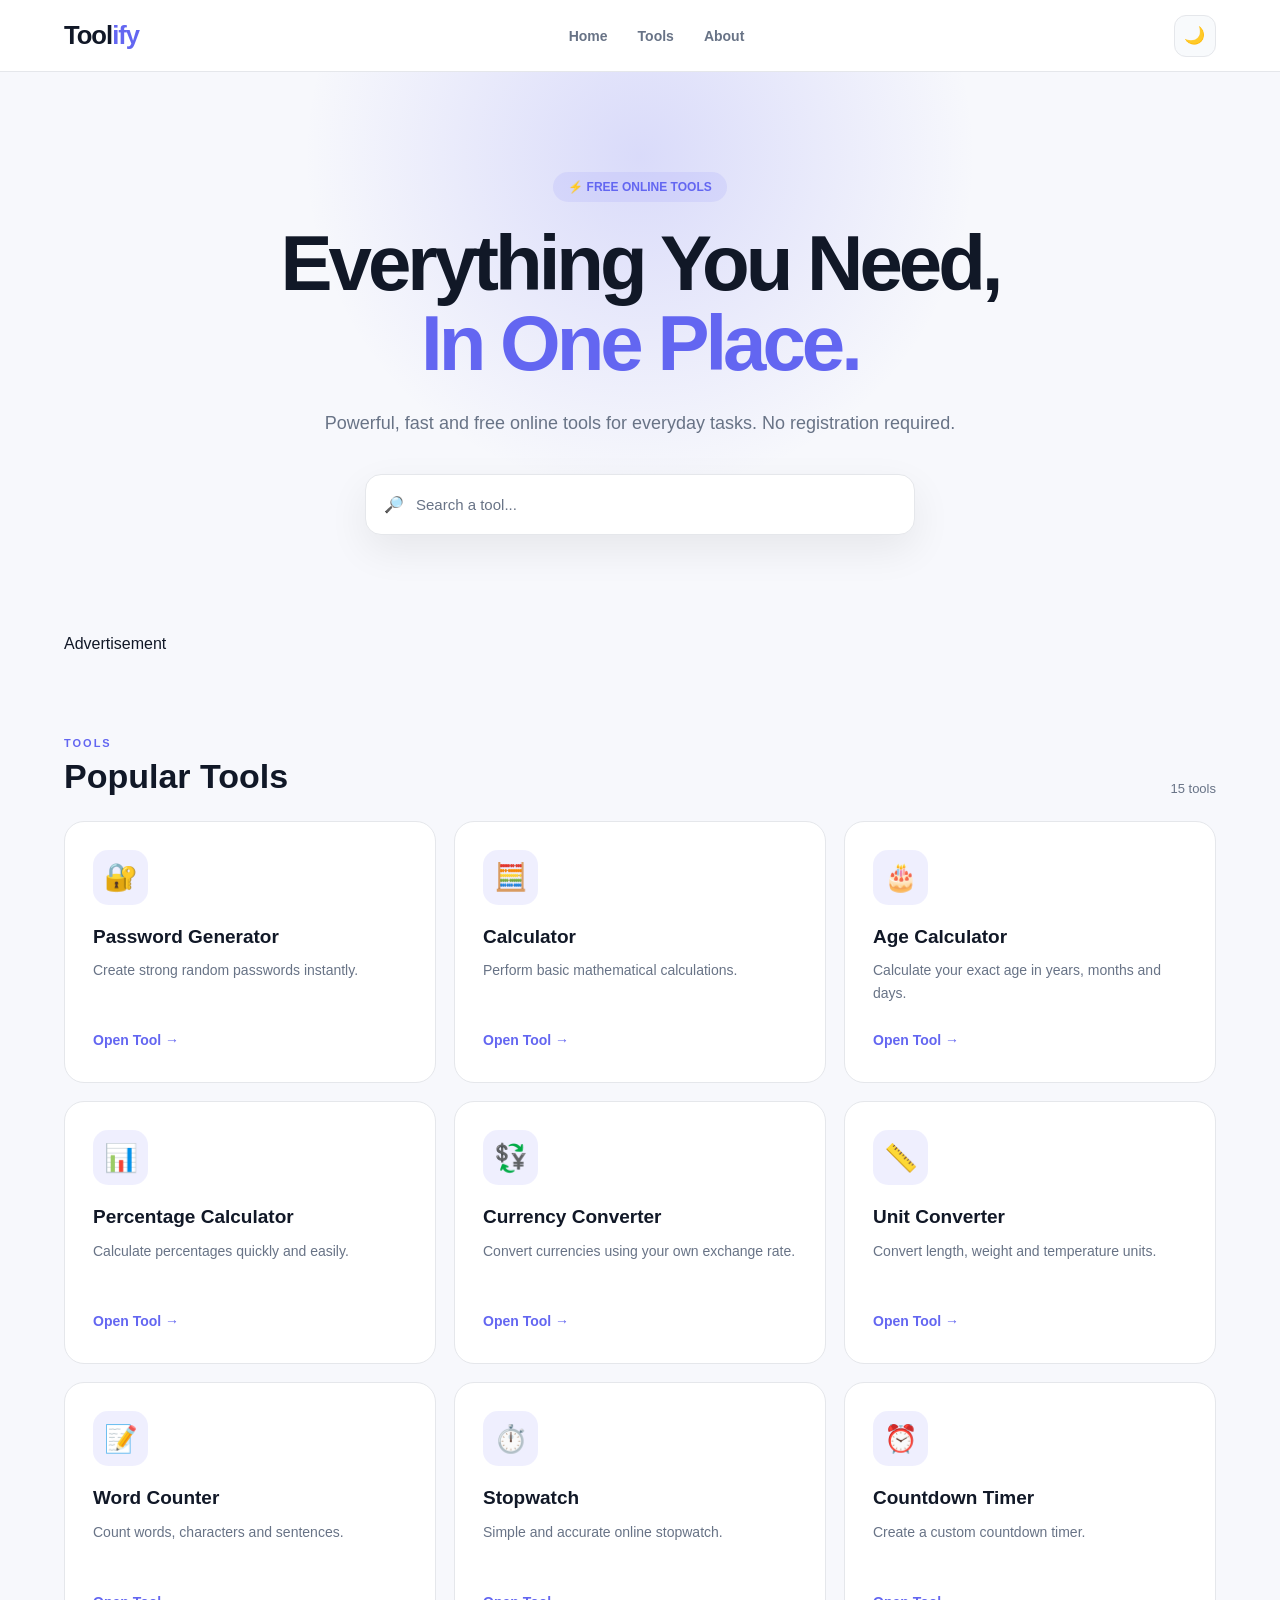
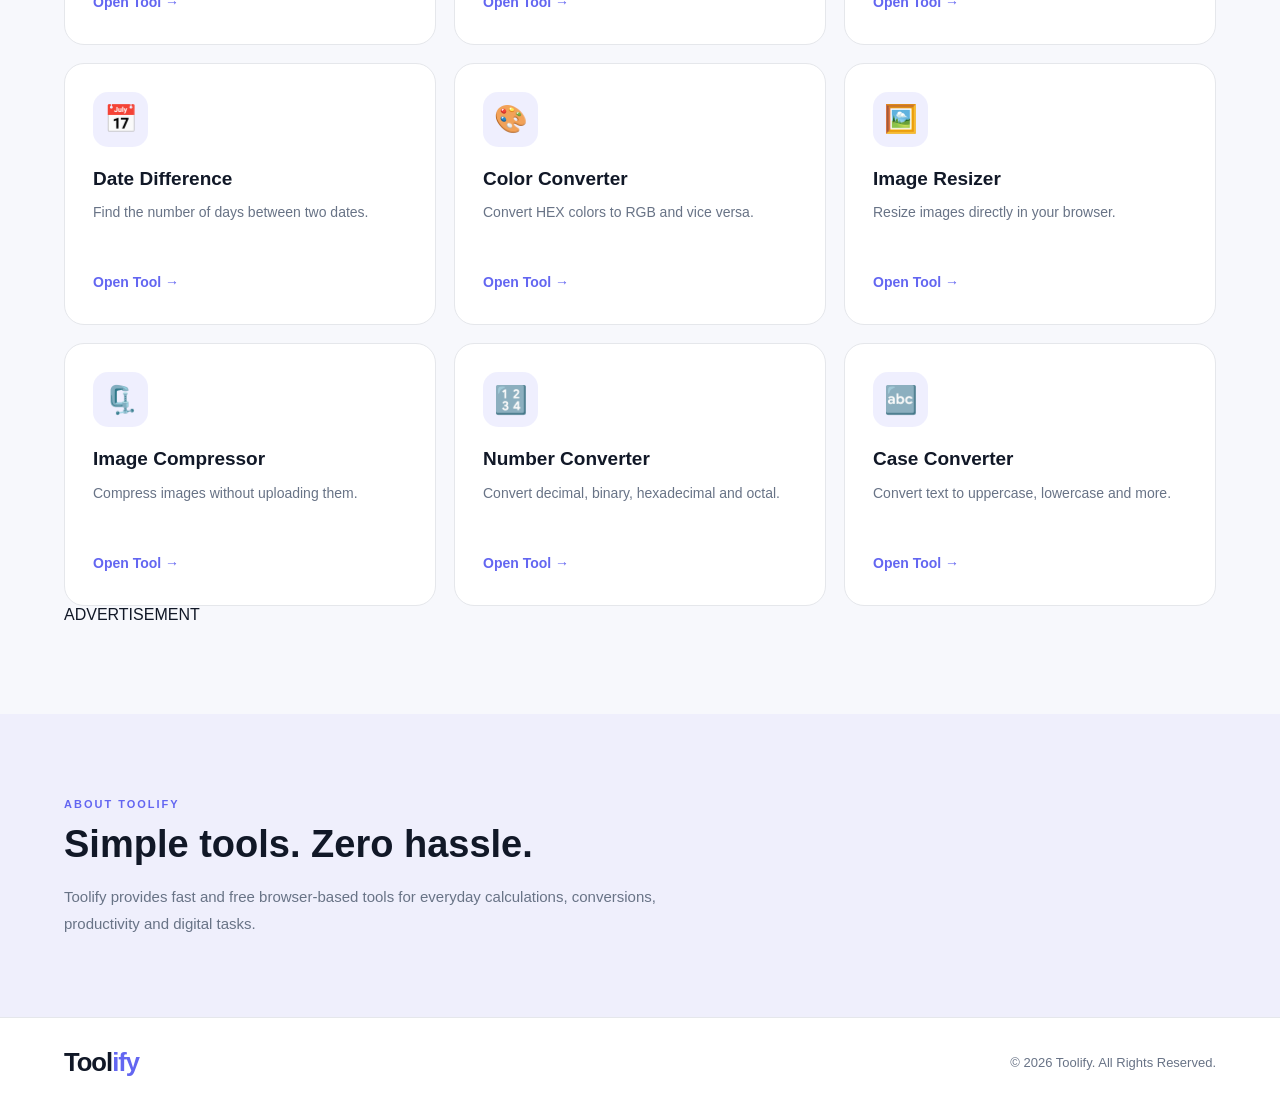
==== commit 3229834a: "Update For Changing the Ads Section" ====
--- a/index.html
+++ b/index.html
@@ -9,6 +9,11 @@
   <title>Toolify — Free Online Tools</title>
 
   <link rel="stylesheet" href="style.css">
+
+  <!-- Google Adsense -->
+   
+  <script async src="https://pagead2.googlesyndication.com/pagead/js/adsbygoogle.js?client=ca-pub-6815168374594113"
+  crossorigin="anonymous"></script>
 
   <link rel="shortcut icon" href="Logo-of-Toolify.png" type="image/x-icon">
 </head>
@@ -527,27 +532,6 @@
 
   <section class="native-ad-section">
 
-    <div class="container">
-
-      <span class="ad-label">ADVERTISEMENT</span>
-
-      <div class="native-ad">
-
-        <!--
-          NATIVE BANNER AD
-
-          Paste your Adsterra Native Banner code here.
-
-          DO NOT put the 300x250 code here.
-        -->
-
-        <script async="async" data-cfasync="false" src="https://pl30922832.effectivecpmnetwork.com/999780c2cb68074e530c25ee2ed45f13/invoke.js"></script>
-<div id="container-999780c2cb68074e530c25ee2ed45f13"></div>
-
-
-      </div>
-
-    </div>
 
   </section>
 
